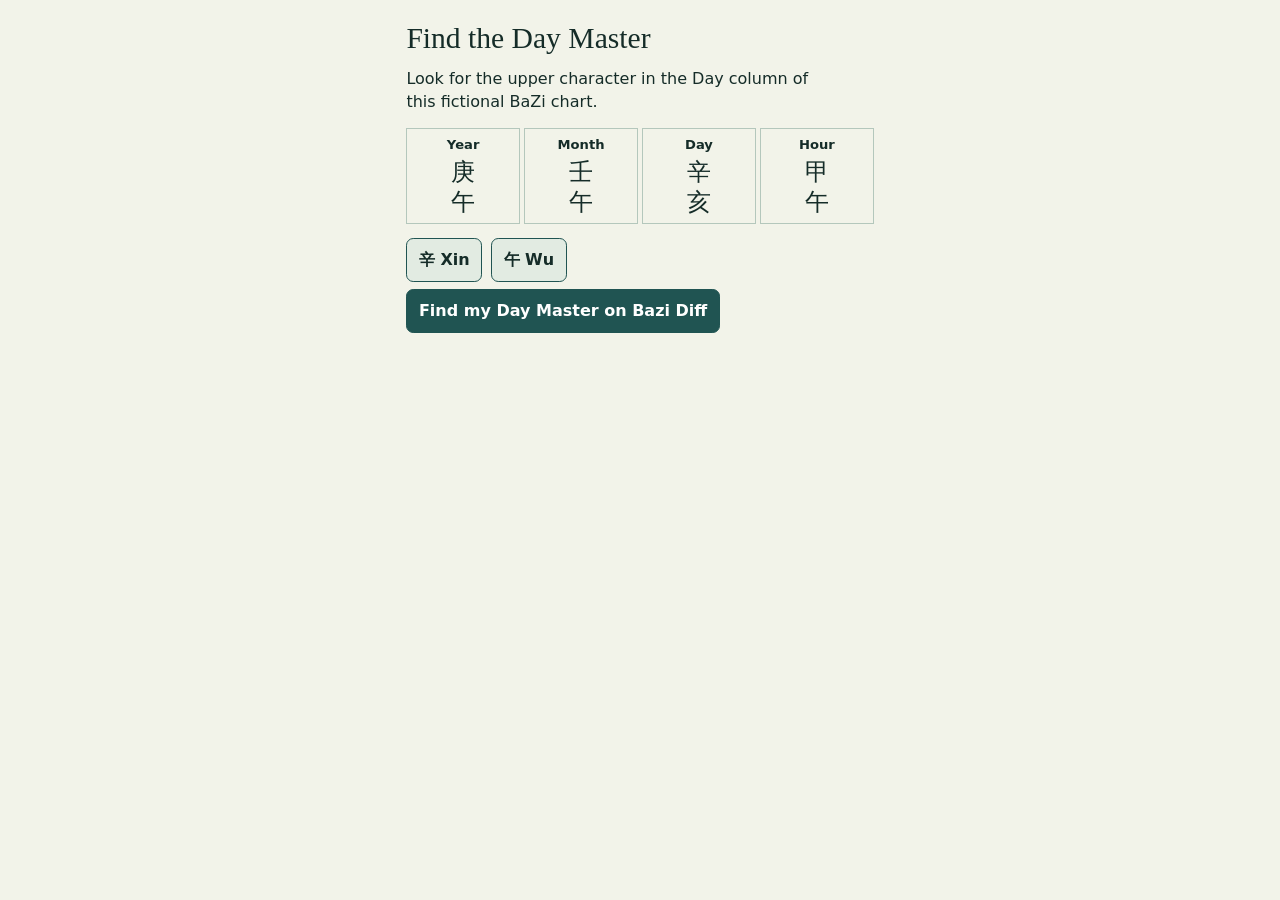
==== docs/exercise/index.html @ 9b5b8a0b "Add the public embeddable Day Master exercise" ====
<!doctype html>
<html lang="en">
<head>
  <meta charset="utf-8">
  <meta name="viewport" content="width=device-width, initial-scale=1">
  <meta name="robots" content="noindex">
  <meta name="theme-color" content="#102722">
  <title>Find the Day Master · Bazi Diff</title>
  <link rel="stylesheet" href="../style.css">
  <script src="exercise.js" defer></script>
</head>
<body>
  <main class="exercise">
    <h1>Find the Day Master</h1>
    <p class="intro">Look for the upper character in the Day column of this fictional BaZi chart.</p>
    <dl class="pillars" aria-label="Sample Four Pillars chart">
      <div><dt>Year</dt><dd lang="zh-Hans"><span>庚</span><span>午</span></dd></div>
      <div><dt>Month</dt><dd lang="zh-Hans"><span>壬</span><span>午</span></dd></div>
      <div><dt>Day</dt><dd lang="zh-Hans"><span>辛</span><span>亥</span></dd></div>
      <div><dt>Hour</dt><dd lang="zh-Hans"><span>甲</span><span>午</span></dd></div>
    </dl>
    <div class="choices" role="group" aria-label="Choose the Day Master" hidden>
      <button type="button" data-choice="xin" aria-pressed="false"><span lang="zh-Hans">辛</span> Xin</button>
      <button type="button" data-choice="wu" aria-pressed="false"><span lang="zh-Hans">午</span> Wu</button>
    </div>
    <p class="answer" id="answer" role="status"></p>
    <noscript><p>The Day Master is 辛 (Xin), Yin Metal. 午 (Wu) represents the Horse in the Year column.</p></noscript>
    <a class="action" href="https://bazi-diff.pages.dev/chart/?utm_source=partner_embed&amp;utm_medium=referral&amp;utm_campaign=day_master#compare" target="_blank" rel="noopener noreferrer">Find my Day Master on Bazi Diff</a>
  </main>
</body>
</html>
---- docs/style.css ----
* { box-sizing: border-box; }

:root {
  color-scheme: light;
  --ink: #152c28;
  --paper: #f2f3e9;
  --wash: #e2ebe2;
  --line: #b4c7bc;
  --accent: #205452;
  --night: #102722;
  font: 1rem/1.48 system-ui, sans-serif;
}

body {
  margin: 0;
  color: var(--ink);
  background: var(--paper);
}

h1, h2 {
  margin: 0;
  font: 500 1.85rem/1.12 Georgia, serif;
  text-wrap: balance;
}

h2 { font-size: 1.5rem; }
p { margin: .7rem 0; }

.exercise {
  max-inline-size: 32rem;
  margin-inline: auto;
  padding: clamp(.85rem, 4vw, 1.4rem);
}

.intro { max-inline-size: 42ch; }

.pillars {
  display: grid;
  grid-template-columns: repeat(4, minmax(0, 1fr));
  gap: .28rem;
  margin-block: .9rem;
}

.pillars div {
  border: 1px solid var(--line);
  padding: .35rem .1rem;
  text-align: center;
}

.pillars dt { font-size: .82rem; font-weight: 700; overflow-wrap: anywhere; }
.pillars dd {
  display: grid;
  margin: .25rem 0 0;
  font: 1.48rem/1.24 "Noto Serif CJK SC", "Microsoft YaHei", serif;
}

.choices { display: flex; flex-wrap: wrap; gap: .55rem; }
.choices[hidden] { display: none; }
.answer:empty { margin: 0; }

.choices button, .action {
  min-block-size: 44px;
  border: 1px solid var(--accent);
  border-radius: .45rem;
  padding: .55rem .72rem;
  color: var(--ink);
  background: var(--wash);
  font: inherit;
  font-weight: 650;
}

.choices button { cursor: pointer; }
.choices button:hover { background: #cddfd2; }
.choices button[aria-pressed="true"], .action { color: white; background: var(--accent); }
.action {
  display: inline-block;
  margin-block-start: .45rem;
  text-decoration: none;
  overflow-wrap: anywhere;
}
.action:hover { background: var(--night); }

:where(a, button):focus-visible {
  outline: 3px solid var(--accent);
  outline-offset: 3px;
}

.publisher {
  max-inline-size: 46rem;
  margin-inline: auto;
  padding: clamp(1rem, 5vw, 2.5rem);
}

.publisher h2 { margin-block-start: 1.5rem; }
.publisher a { color: var(--accent); }
.publisher iframe {
  display: block;
  inline-size: 100%;
  max-inline-size: 32rem;
  block-size: 34rem;
  margin-block: 1rem;
  border: 1px solid var(--line);
  border-radius: .65rem;
}

.publisher pre {
  max-inline-size: 100%;
  padding: 1rem;
  background: var(--wash);
  overflow-x: auto;
}
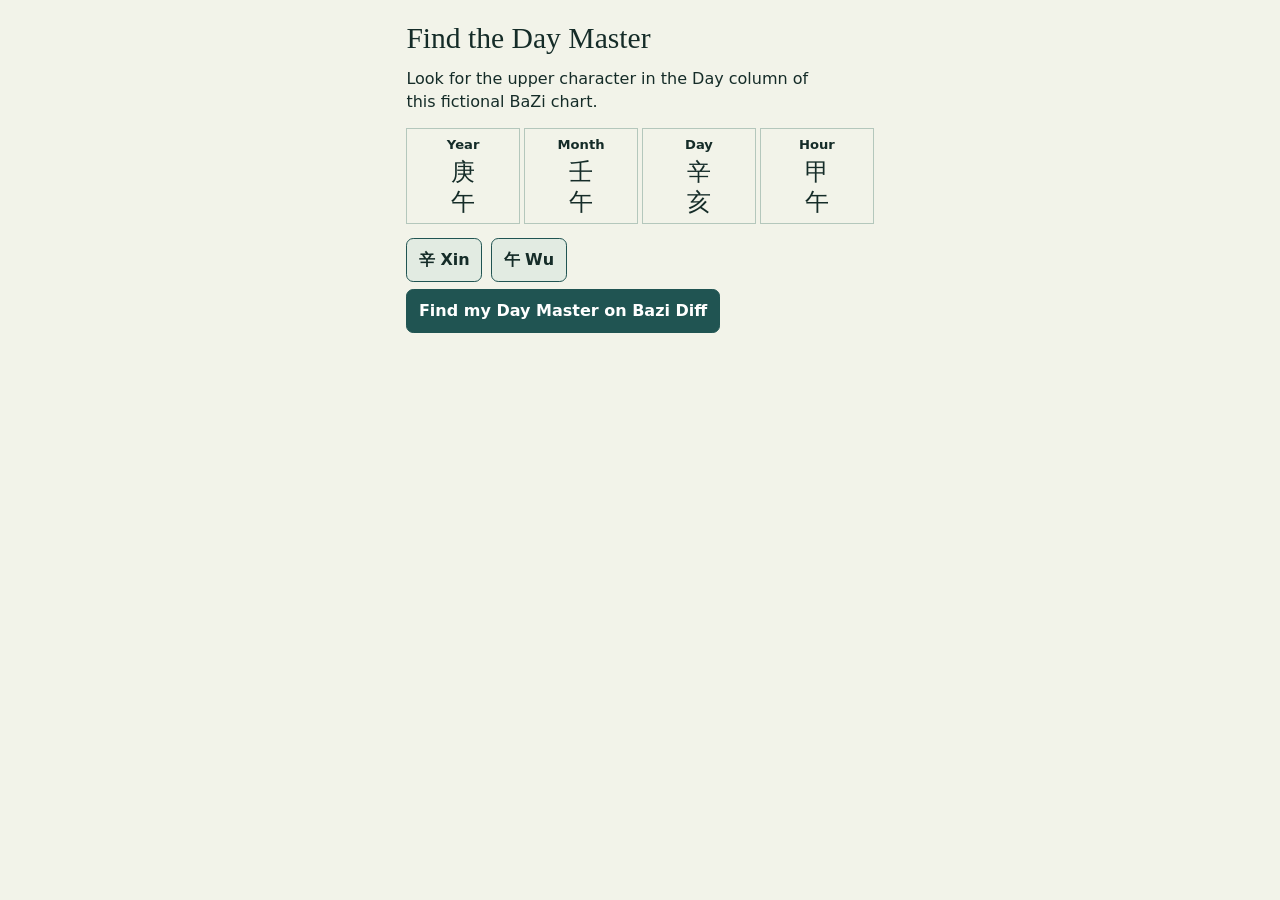
==== commit 070dabdc: "Publish a Simplified Chinese Day Master exercise" ====
--- a/docs/exercise/index.html
+++ b/docs/exercise/index.html
@@ -20,8 +20,8 @@
       <div><dt>Hour</dt><dd lang="zh-Hans"><span>甲</span><span>午</span></dd></div>
     </dl>
     <div class="choices" role="group" aria-label="Choose the Day Master" hidden>
-      <button type="button" data-choice="xin" aria-pressed="false"><span lang="zh-Hans">辛</span> Xin</button>
-      <button type="button" data-choice="wu" aria-pressed="false"><span lang="zh-Hans">午</span> Wu</button>
+      <button type="button" data-explanation="Yes. Xin is Yin Metal. It sits at the top of the Day column." aria-pressed="false"><span lang="zh-Hans">辛</span> Xin</button>
+      <button type="button" data-explanation="Wu corresponds to the Horse. Try the upper character in the Day column." aria-pressed="false"><span lang="zh-Hans">午</span> Wu</button>
     </div>
     <p class="answer" id="answer" role="status"></p>
     <noscript><p>The Day Master is 辛 (Xin), Yin Metal. 午 (Wu) represents the Horse in the Year column.</p></noscript>
